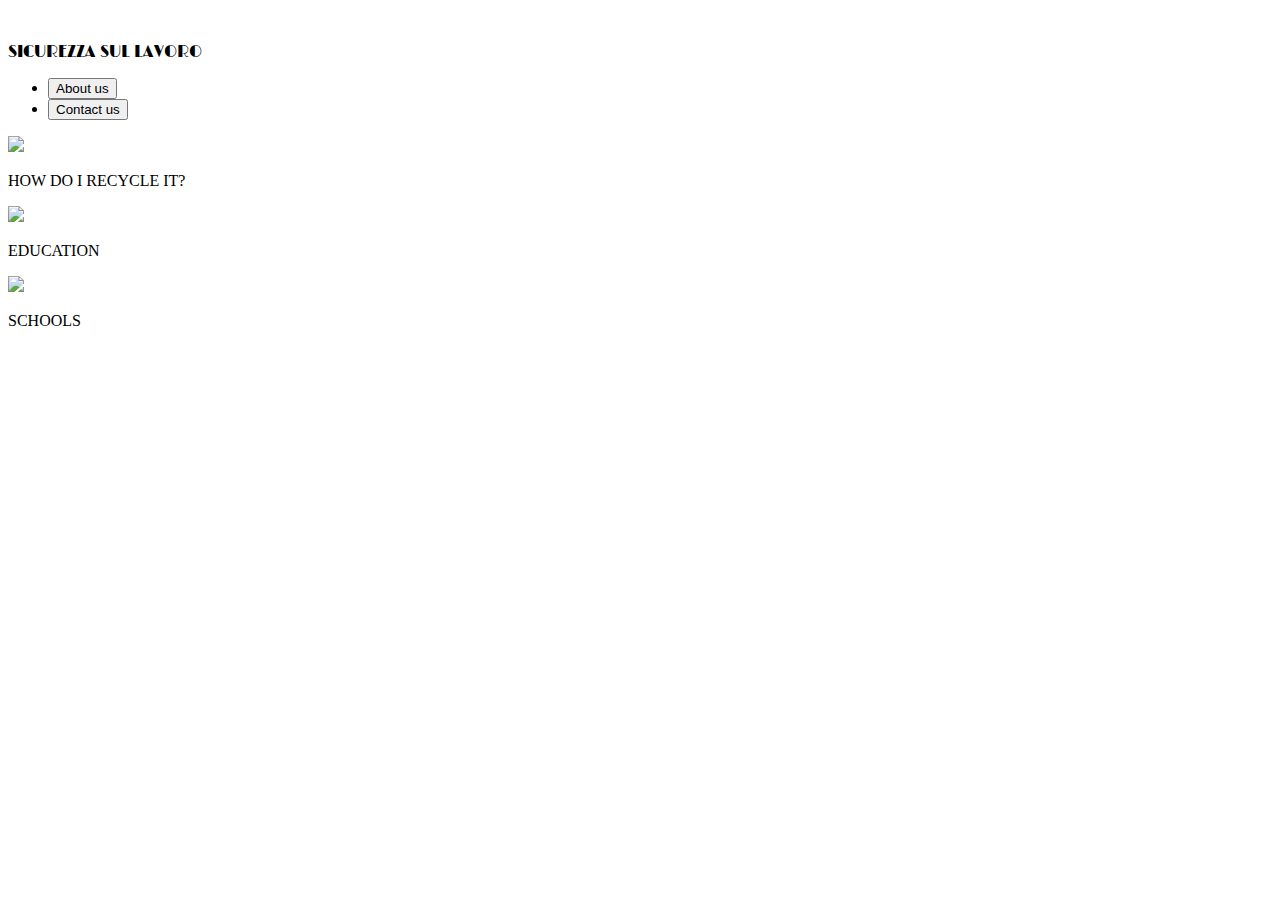
==== index.html @ e9b3e41d "inizio del sito podcast" ====
<!DOCTYPE html>
<html lang="en">
<head>
    <meta charset="UTF-8">
    <meta name="viewport" content="width=device-width, initial-scale=1.0">
    <link rel="stylesheet" href="static\css\commons.css">
    <title>Educazione_civica</title>
</head>
<body>
    <div class="hero">
        <header>
            <a class="logo"><img class="image" src=""></a>
            <div class="title limelight-regular">
                <p>SICUREZZA SUL LAVORO</p>
            </div>
        </header>


        <nav class="information">
            <ul>
                <li>
                    <form action="/aboutUs" method="get">
                        <button type="submit" class="mitr-regular">About us</button>
                    </form>
                </li>
                <li>
                    <form action="/contactUs" method="get">
                        <button type="submit" class="mitr-regular">Contact us</button>
                    </form>
                </li>
            </ul>
        </nav>
        <main class="main">
            <div class="recycle" id="recycle">
                <a><img class="icons" src="static\images\photographer.png"></a>
                <p class="anta-regular">HOW DO I RECYCLE IT?</p>
            </div>

            <div class="education" id="education">
                <a><img class="icons" src="static\images\data.png"></a>
                <p class="anta-regular">EDUCATION</p>
            </div>

            <div class="schools" id="schools">
                <a><img class="icons" src="static\images\best-seller.png"></a>
                <p class="anta-regular">SCHOOLS</p>
            </div>
        </main>
    </div>
</body>
</html>
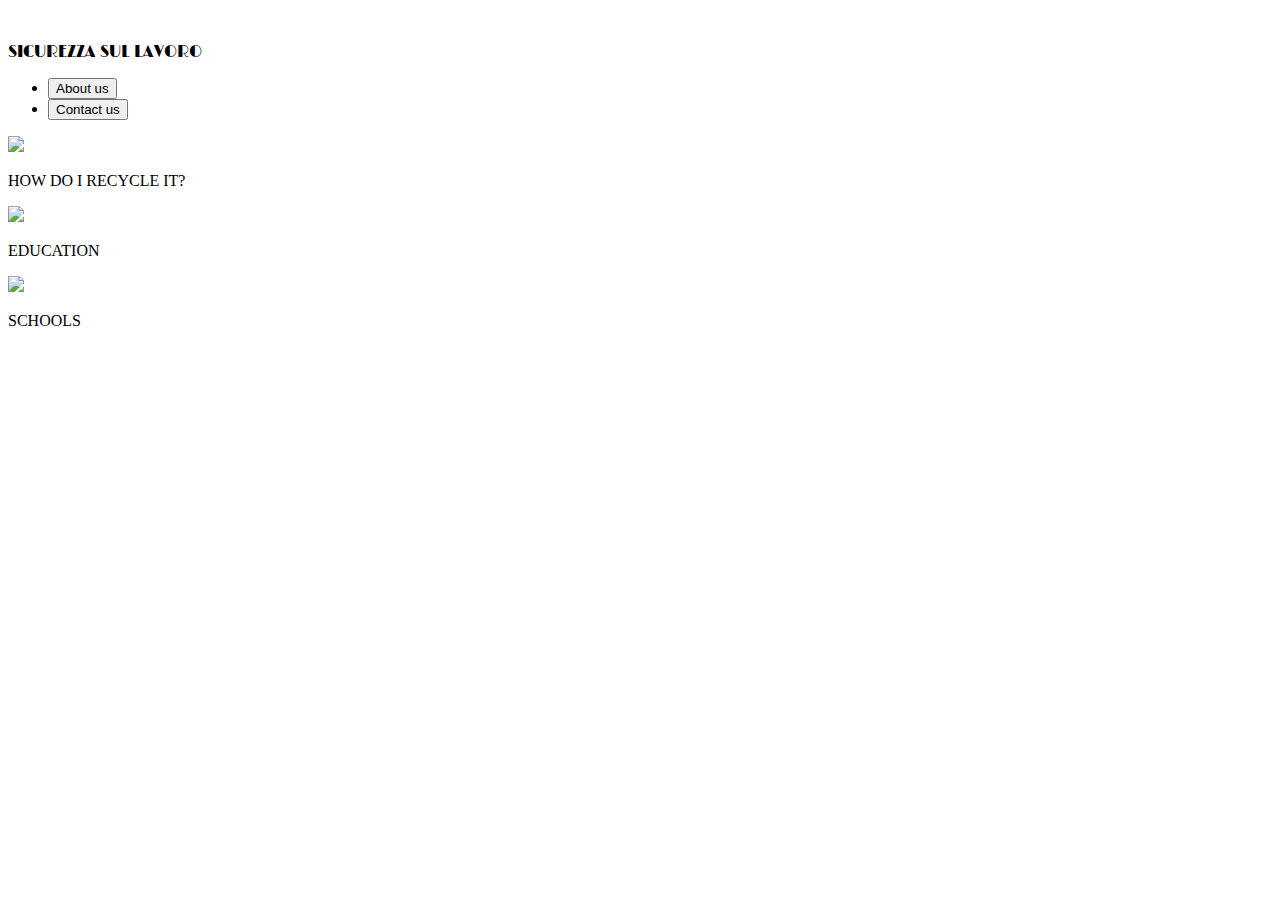
==== commit 2d5684c0: "inizio" ====
--- a/index.html
+++ b/index.html
@@ -11,6 +11,7 @@
         <header>
             <a class="logo"><img class="image" src=""></a>
             <div class="title limelight-regular">
+                
                 <p>SICUREZZA SUL LAVORO</p>
             </div>
         </header>
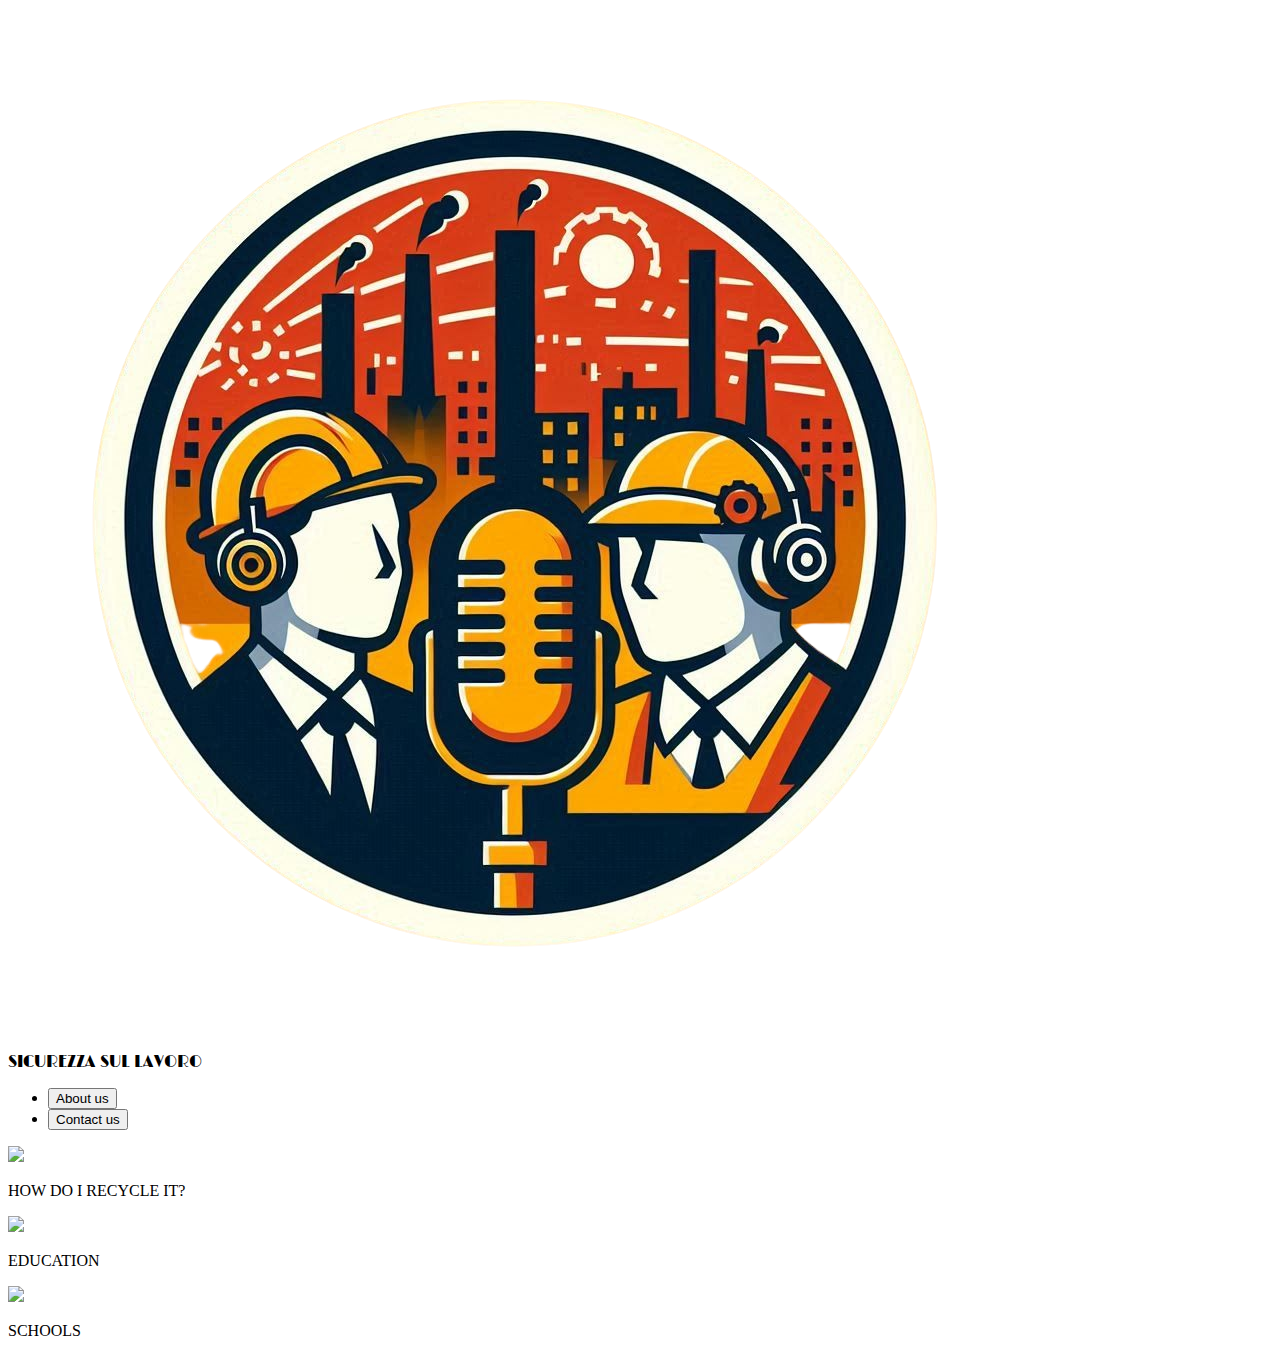
==== commit ee1c139f: "continuo dell'header" ====
--- a/index.html
+++ b/index.html
@@ -8,10 +8,9 @@
 </head>
 <body>
     <div class="hero">
-        <header>
-            <a class="logo"><img class="image" src=""></a>
+        <header class="header">
+            <a><img class="image" src="static\images\logo.png"></a>
             <div class="title limelight-regular">
-                
                 <p>SICUREZZA SUL LAVORO</p>
             </div>
         </header>
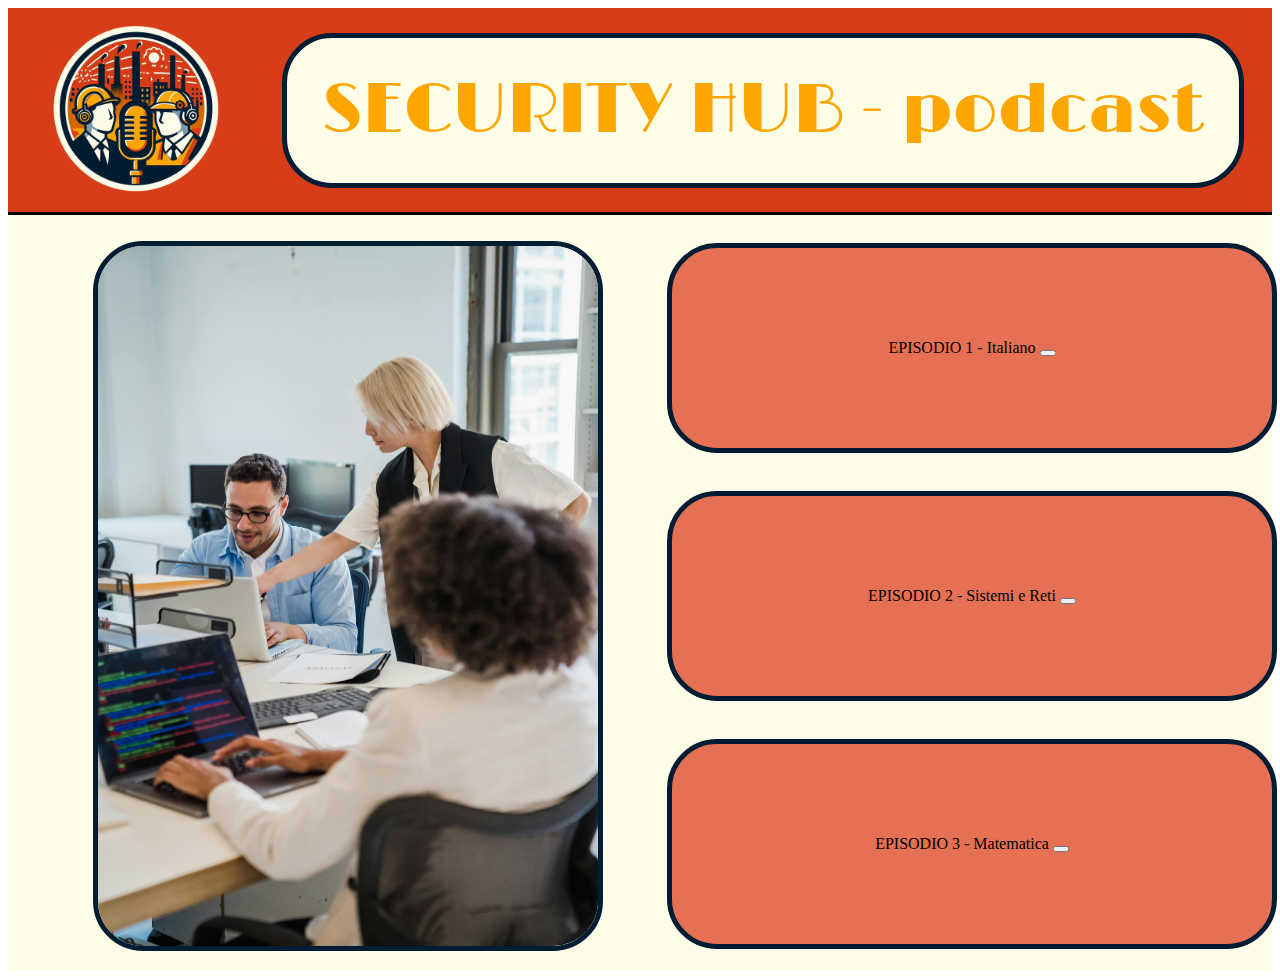
==== commit bae0bbd0: "Home page quasi completata" ====
--- a/index.html
+++ b/index.html
@@ -3,48 +3,41 @@
 <head>
     <meta charset="UTF-8">
     <meta name="viewport" content="width=device-width, initial-scale=1.0">
-    <link rel="stylesheet" href="static\css\commons.css">
-    <title>Educazione_civica</title>
+    <link rel="stylesheet" href="static\css\index.css">
+    <title>SECURITY HUB</title>
 </head>
 <body>
     <div class="hero">
         <header class="header">
-            <a><img class="image" src="static\images\logo.png"></a>
+            <a href="index.html" target="blank"><img class="logo" src="static\images\logo.png"></a>
             <div class="title limelight-regular">
-                <p>SICUREZZA SUL LAVORO</p>
+                <p class="paragrafo">SECURITY HUB - podcast</p>
             </div>
         </header>
-
-
-        <nav class="information">
-            <ul>
-                <li>
-                    <form action="/aboutUs" method="get">
-                        <button type="submit" class="mitr-regular">About us</button>
-                    </form>
-                </li>
-                <li>
-                    <form action="/contactUs" method="get">
-                        <button type="submit" class="mitr-regular">Contact us</button>
-                    </form>
-                </li>
-            </ul>
-        </nav>
         <main class="main">
-            <div class="recycle" id="recycle">
-                <a><img class="icons" src="static\images\photographer.png"></a>
-                <p class="anta-regular">HOW DO I RECYCLE IT?</p>
-            </div>
-
-            <div class="education" id="education">
-                <a><img class="icons" src="static\images\data.png"></a>
-                <p class="anta-regular">EDUCATION</p>
-            </div>
-
-            <div class="schools" id="schools">
-                <a><img class="icons" src="static\images\best-seller.png"></a>
-                <p class="anta-regular">SCHOOLS</p>
-            </div>
+            <figure>
+                <img class="image" src="static\images\sicurezza_sul_lavoro.jpg">
+            </figure>
+            <section class="section">
+                <div class="episodio">
+                    <p>
+                        EPISODIO 1 - Italiano
+                        <button></button>
+                    </p>
+                </div>
+                <div class="episodio">
+                    <p>
+                        EPISODIO 2 - Sistemi e Reti
+                        <button></button>
+                    </p>
+                </div>
+                <div class="episodio">
+                    <p>
+                        EPISODIO 3 - Matematica
+                        <button></button>
+                    </p>
+                </div>
+            </section>
         </main>
     </div>
 </body>
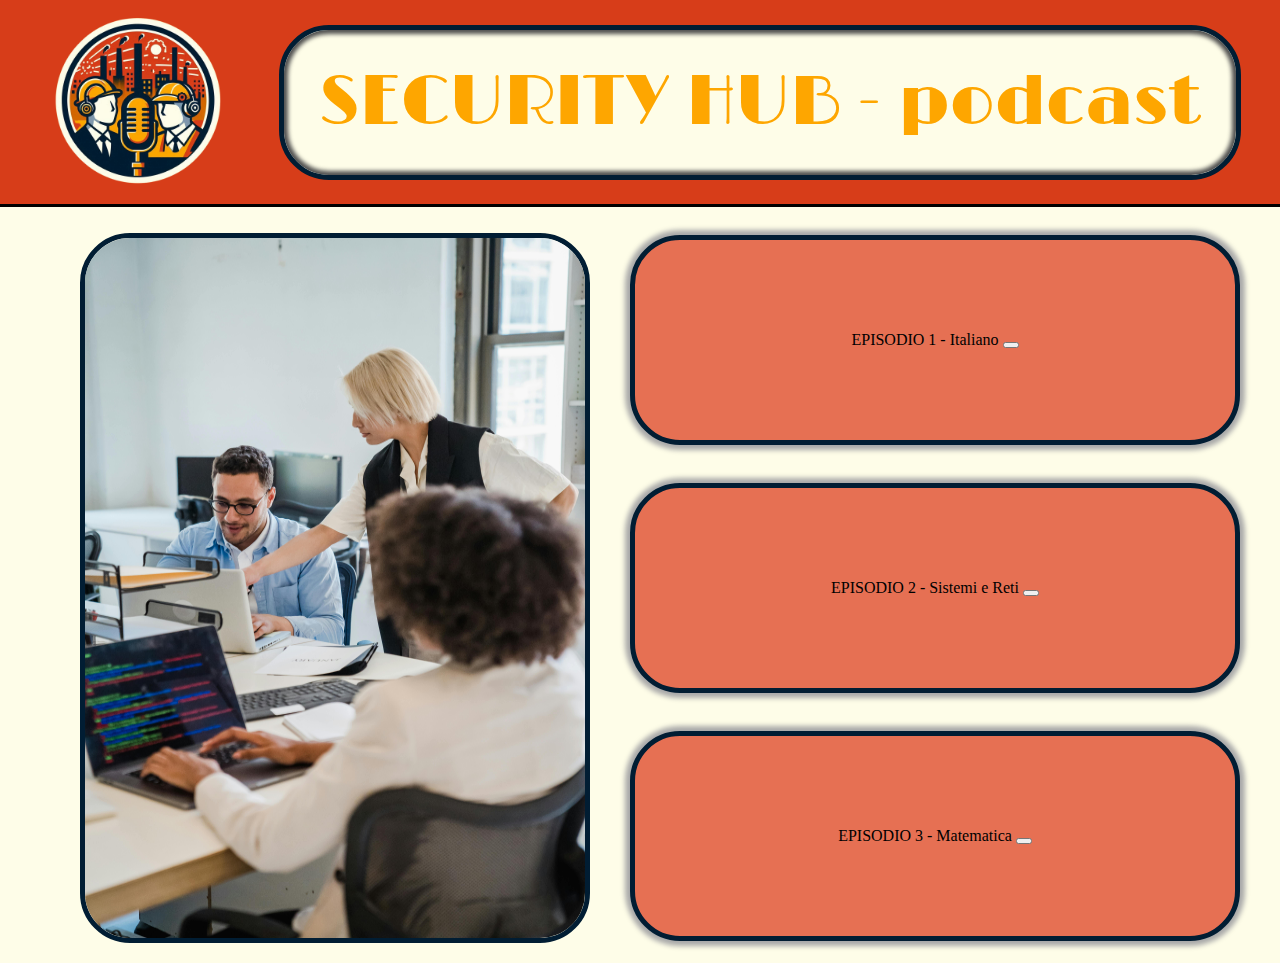
==== commit fcf161d9: "Sistemata l'home page" ====
--- a/index.html
+++ b/index.html
@@ -9,7 +9,7 @@
 <body>
     <div class="hero">
         <header class="header">
-            <a href="index.html" target="blank"><img class="logo" src="static\images\logo.png"></a>
+            <a href="index.html"><img class="logo" src="static\images\logo.png"></a>
             <div class="title limelight-regular">
                 <p class="paragrafo">SECURITY HUB - podcast</p>
             </div>
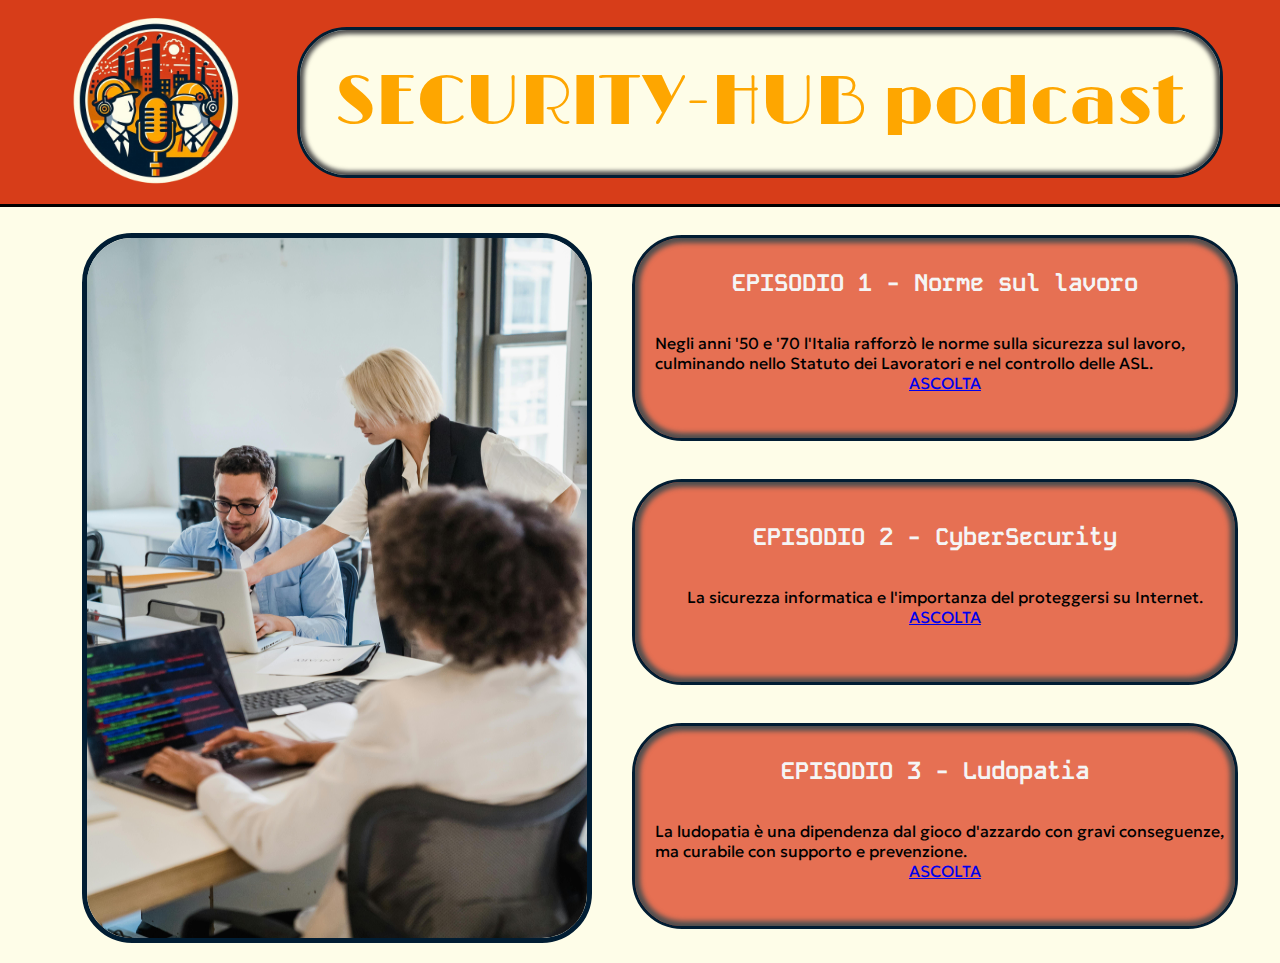
==== commit 2f468a6f: "Sito completato" ====
--- a/index.html
+++ b/index.html
@@ -4,14 +4,14 @@
     <meta charset="UTF-8">
     <meta name="viewport" content="width=device-width, initial-scale=1.0">
     <link rel="stylesheet" href="static\css\index.css">
-    <title>SECURITY HUB</title>
+    <title>SECURITY-HUB</title>
 </head>
 <body>
     <div class="hero">
         <header class="header">
             <a href="index.html"><img class="logo" src="static\images\logo.png"></a>
             <div class="title limelight-regular">
-                <p class="paragrafo">SECURITY HUB - podcast</p>
+                <p class="paragrafo">SECURITY-HUB podcast</p>
             </div>
         </header>
         <main class="main">
@@ -20,21 +20,24 @@
             </figure>
             <section class="section">
                 <div class="episodio">
-                    <p>
-                        EPISODIO 1 - Italiano
-                        <button></button>
+                    <h2 class="kode-mono">EPISODIO 1 - Norme sul lavoro</h2>
+                    <p class="geologica">
+                        Negli anni '50 e '70 l'Italia rafforzò le norme sulla sicurezza sul lavoro, culminando nello Statuto dei Lavoratori e nel controllo delle ASL.
+                        <a href="pages\episodio1.html" class="button">ASCOLTA</a>
                     </p>
                 </div>
                 <div class="episodio">
-                    <p>
-                        EPISODIO 2 - Sistemi e Reti
-                        <button></button>
+                    <h2 class="kode-mono">EPISODIO 2 - CyberSecurity</h2>
+                    <p class="geologica">
+                        La sicurezza informatica e l'importanza del proteggersi su Internet.
+                        <a href="pages\episodio2.html" class="button">ASCOLTA</a>
                     </p>
                 </div>
                 <div class="episodio">
-                    <p>
-                        EPISODIO 3 - Matematica
-                        <button></button>
+                    <h2 class="kode-mono">EPISODIO 3 - Ludopatia</h2>
+                    <p class="geologica">
+                        La ludopatia è una dipendenza dal gioco d'azzardo con gravi conseguenze, ma curabile con supporto e prevenzione.
+                        <a href="pages\episodio3.html" class="button">ASCOLTA</a>
                     </p>
                 </div>
             </section>
